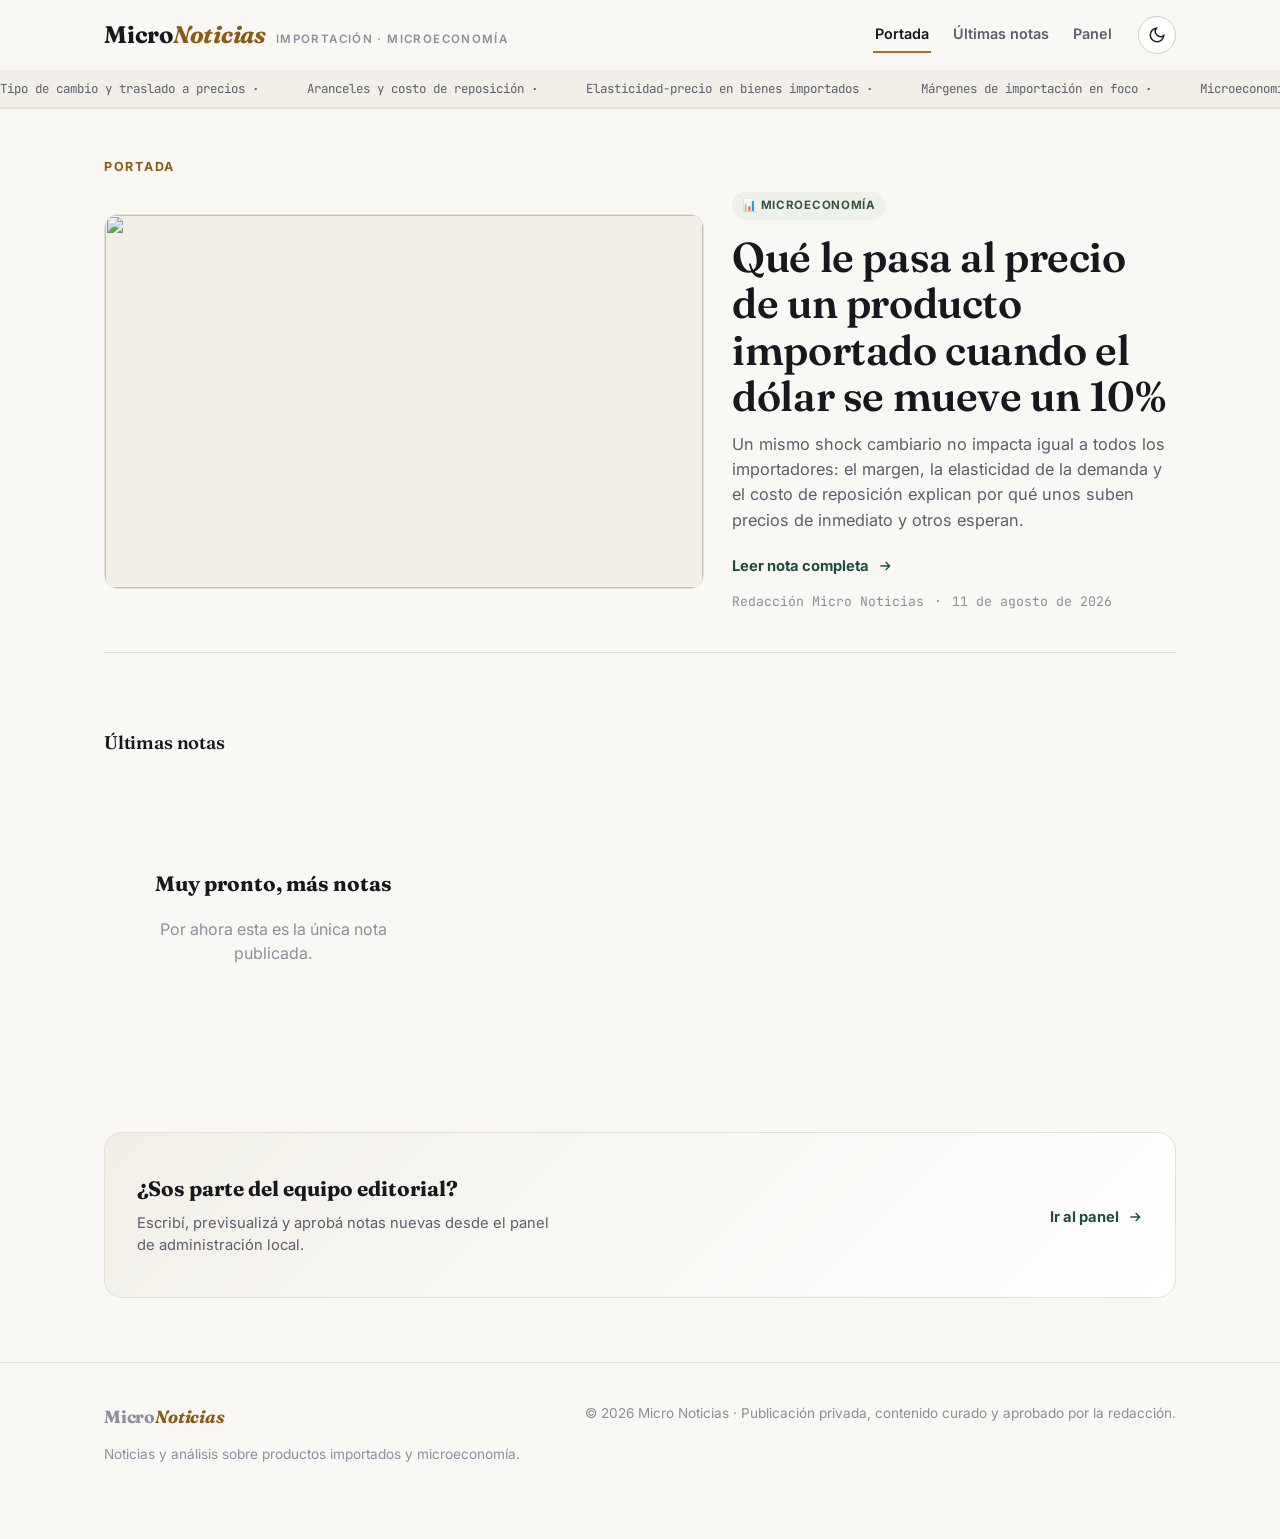
==== index.html @ a047a6bd "Sitio inicial de Micro Noticias: portal público + panel de administración local Portal estático (por" ====
<!doctype html>
<html lang="es">
<head>
<meta charset="UTF-8">
<meta name="viewport" content="width=device-width, initial-scale=1">
<title>Micro Noticias — Comercio exterior y microeconomía</title>
<meta name="description" content="Análisis y noticias sobre productos importados, tipo de cambio, aranceles y microeconomía aplicada.">
<link rel="icon" href="data:image/svg+xml,<svg xmlns=%22http://www.w3.org/2000/svg%22 viewBox=%220 0 100 100%22><text y=%22.9em%22 font-size=%2290%22>📈</text></svg>">
<script>
  (function () {
    try {
      var saved = localStorage.getItem('mn-theme');
      var theme = saved || (window.matchMedia('(prefers-color-scheme: dark)').matches ? 'dark' : 'light');
      document.documentElement.setAttribute('data-theme', theme);
    } catch (e) {}
  })();
</script>
<link rel="stylesheet" href="css/styles.css">
</head>
<body>
<a class="skip-link" href="#main">Saltar al contenido</a>

<header class="site-header">
  <div class="site-header__inner">
    <a class="brand" href="index.html">
      <span class="brand__mark">Micro<span>Noticias</span></span>
      <span class="brand__tag">Importación · Microeconomía</span>
    </a>
    <nav class="site-nav">
      <div class="site-nav__links">
        <a href="index.html" class="active">Portada</a>
        <a href="index.html#note-grid">Últimas notas</a>
        <a href="admin/index.html">Panel</a>
      </div>
      <button class="theme-toggle" type="button" aria-label="Cambiar tema">
        <svg class="icon-moon" viewBox="0 0 24 24" fill="none" stroke="currentColor" stroke-width="2"><path d="M21 12.79A9 9 0 1111.21 3 7 7 0 0021 12.79z"/></svg>
        <svg class="icon-sun" viewBox="0 0 24 24" fill="none" stroke="currentColor" stroke-width="2"><circle cx="12" cy="12" r="4"/><path d="M12 2v2M12 20v2M4.93 4.93l1.41 1.41M17.66 17.66l1.41 1.41M2 12h2M20 12h2M6.34 17.66l-1.41 1.41M19.07 4.93l-1.41 1.41"/></svg>
      </button>
    </nav>
  </div>
  <div class="ticker" aria-hidden="true">
    <div class="ticker__inner">
      <span>Tipo de cambio y traslado a precios <b>·</b></span>
      <span>Aranceles y costo de reposición <b>·</b></span>
      <span>Elasticidad-precio en bienes importados <b>·</b></span>
      <span>Márgenes de importación en foco <b>·</b></span>
      <span>Microeconomía del comercio exterior <b>·</b></span>
      <span>Tipo de cambio y traslado a precios <b>·</b></span>
      <span>Aranceles y costo de reposición <b>·</b></span>
      <span>Elasticidad-precio en bienes importados <b>·</b></span>
      <span>Márgenes de importación en foco <b>·</b></span>
      <span>Microeconomía del comercio exterior <b>·</b></span>
    </div>
  </div>
</header>

<main id="main">
  <div class="container">
    <section class="hero">
      <div class="hero__eyebrow">Portada</div>
      <div class="featured" id="featured">
        <div class="featured__media skeleton" style="aspect-ratio:16/10;"></div>
        <div>
          <div class="skeleton" style="height:14px;width:120px;margin-bottom:14px;"></div>
          <div class="skeleton" style="height:34px;width:90%;margin-bottom:10px;"></div>
          <div class="skeleton" style="height:34px;width:60%;margin-bottom:18px;"></div>
        </div>
      </div>
    </section>

    <div class="section-head">
      <h2 class="section-title">Últimas notas</h2>
      <div class="filter-row" id="filters"></div>
    </div>

    <section class="note-grid" id="note-grid" aria-live="polite">
      <div class="skeleton" style="height:320px;"></div>
      <div class="skeleton" style="height:320px;"></div>
      <div class="skeleton" style="height:320px;"></div>
    </section>

    <div class="cta-strip">
      <div>
        <h3>¿Sos parte del equipo editorial?</h3>
        <p>Escribí, previsualizá y aprobá notas nuevas desde el panel de administración local.</p>
      </div>
      <a class="btn" href="admin/index.html">Ir al panel
        <svg viewBox="0 0 24 24" fill="none" stroke="currentColor" stroke-width="2"><path d="M5 12h14M13 6l6 6-6 6"/></svg>
      </a>
    </div>
  </div>
</main>

<footer class="site-footer">
  <div class="container site-footer__inner">
    <div>
      <div class="brand__mark" style="font-size:1.1rem;">Micro<span>Noticias</span></div>
      <p>Noticias y análisis sobre productos importados y microeconomía.</p>
    </div>
    <div>© <span id="year"></span> Micro Noticias · Publicación privada, contenido curado y aprobado por la redacción.</div>
  </div>
</footer>

<script src="js/markdown.js"></script>
<script src="js/theme.js"></script>
<script src="js/site.js"></script>
</body>
</html>
---- css/styles.css ----
/* ============================================================
   Micro Noticias — Design System
   Editorial premium: economía de productos importados & microeconomía
   ============================================================ */

@import url('https://fonts.googleapis.com/css2?family=Fraunces:ital,opsz,wght@0,9..144,400;0,9..144,500;0,9..144,600;0,9..144,700;1,9..144,500&family=Inter:wght@400;500;600;700;800&family=JetBrains+Mono:wght@400;500&display=swap');

:root {
  --bg: #faf8f4;
  --bg-elevated: #ffffff;
  --bg-subtle: #f2efe8;
  --text: #16181d;
  --text-muted: #5a5f6b;
  --text-faint: #8a8f99;
  --border: #e4e0d6;
  --border-strong: #d3cdbd;
  --accent: #a5721f;
  --accent-strong: #8a5c14;
  --accent-soft: #f1e4c9;
  --link: #1f4d3d;
  --shadow: 220 15% 20%;
  --badge-bg: #eef1ea;
  --badge-text: #3c5240;
  --scrollbar: #d3cdbd;

  --font-display: 'Fraunces', Georgia, serif;
  --font-body: 'Inter', -apple-system, BlinkMacSystemFont, sans-serif;
  --font-mono: 'JetBrains Mono', ui-monospace, monospace;

  color-scheme: light;
}

:root[data-theme="dark"] {
  --bg: #0f1115;
  --bg-elevated: #171a20;
  --bg-subtle: #1b1e25;
  --text: #eef0f4;
  --text-muted: #a4a9b6;
  --text-faint: #6d7280;
  --border: #262a33;
  --border-strong: #343a46;
  --accent: #d7a44e;
  --accent-strong: #e6ba6b;
  --accent-soft: #2b2416;
  --link: #7fc9a8;
  --shadow: 0 0% 0%;
  --badge-bg: #1c2620;
  --badge-text: #8fbf9f;
  --scrollbar: #343a46;
  color-scheme: dark;
}

@media (prefers-color-scheme: dark) {
  :root:not([data-theme="light"]) {
    --bg: #0f1115;
    --bg-elevated: #171a20;
    --bg-subtle: #1b1e25;
    --text: #eef0f4;
    --text-muted: #a4a9b6;
    --text-faint: #6d7280;
    --border: #262a33;
    --border-strong: #343a46;
    --accent: #d7a44e;
    --accent-strong: #e6ba6b;
    --accent-soft: #2b2416;
    --link: #7fc9a8;
    --shadow: 0 0% 0%;
    --badge-bg: #1c2620;
    --badge-text: #8fbf9f;
    --scrollbar: #343a46;
    color-scheme: dark;
  }
}

* { box-sizing: border-box; }

html { scroll-behavior: smooth; }

body {
  margin: 0;
  background: var(--bg);
  color: var(--text);
  font-family: var(--font-body);
  font-size: 16px;
  line-height: 1.55;
  -webkit-font-smoothing: antialiased;
  transition: background-color .25s ease, color .25s ease;
}

img { max-width: 100%; display: block; }

a { color: inherit; text-decoration: none; }

.container {
  max-width: 1120px;
  margin: 0 auto;
  padding: 0 24px;
}

/* ---------- Header ---------- */

.site-header {
  position: sticky;
  top: 0;
  z-index: 50;
  background: color-mix(in srgb, var(--bg) 88%, transparent);
  backdrop-filter: blur(10px);
  border-bottom: 1px solid var(--border);
}

.site-header__inner {
  display: flex;
  align-items: center;
  justify-content: space-between;
  padding: 16px 24px;
  max-width: 1120px;
  margin: 0 auto;
  gap: 16px;
}

.brand {
  display: flex;
  align-items: baseline;
  gap: 10px;
}

.brand__mark {
  font-family: var(--font-display);
  font-weight: 700;
  font-size: 1.5rem;
  letter-spacing: -0.01em;
}

.brand__mark span { color: var(--accent-strong); font-style: italic; }

.brand__tag {
  font-size: .72rem;
  text-transform: uppercase;
  letter-spacing: .12em;
  color: var(--text-faint);
  font-weight: 600;
  display: none;
}

@media (min-width: 640px) {
  .brand__tag { display: inline; }
}

.site-nav {
  display: flex;
  align-items: center;
  gap: 24px;
}

.site-nav__links {
  display: none;
  gap: 20px;
  font-size: .9rem;
  font-weight: 600;
  color: var(--text-muted);
}

@media (min-width: 780px) {
  .site-nav__links { display: flex; }
}

.site-nav__links a { padding: 6px 2px; border-bottom: 2px solid transparent; transition: color .15s, border-color .15s; }
.site-nav__links a:hover, .site-nav__links a.active { color: var(--text); border-color: var(--accent); }

.theme-toggle {
  display: inline-flex;
  align-items: center;
  justify-content: center;
  width: 38px;
  height: 38px;
  border-radius: 999px;
  border: 1px solid var(--border-strong);
  background: var(--bg-elevated);
  cursor: pointer;
  color: var(--text);
  transition: border-color .15s, transform .15s;
}
.theme-toggle:hover { border-color: var(--accent); transform: translateY(-1px); }
.theme-toggle svg { width: 18px; height: 18px; }
.theme-toggle .icon-sun { display: none; }
:root[data-theme="dark"] .theme-toggle .icon-moon { display: none; }
:root[data-theme="dark"] .theme-toggle .icon-sun { display: block; }

/* ---------- Ticker ---------- */

.ticker {
  border-bottom: 1px solid var(--border);
  background: var(--bg-subtle);
  overflow: hidden;
  white-space: nowrap;
}
.ticker__inner {
  display: inline-flex;
  gap: 48px;
  padding: 9px 0;
  animation: ticker-scroll 38s linear infinite;
  font-family: var(--font-mono);
  font-size: .78rem;
  color: var(--text-muted);
}
.ticker__inner span b { color: var(--accent-strong); font-weight: 600; }
@keyframes ticker-scroll {
  from { transform: translateX(0); }
  to { transform: translateX(-50%); }
}
@media (prefers-reduced-motion: reduce) {
  .ticker__inner { animation: none; }
}

/* ---------- Hero / Featured ---------- */

.hero {
  padding: 48px 0 32px;
}

.hero__eyebrow {
  font-size: .78rem;
  text-transform: uppercase;
  letter-spacing: .14em;
  color: var(--accent-strong);
  font-weight: 700;
  margin-bottom: 14px;
}

.featured {
  display: grid;
  grid-template-columns: 1fr;
  gap: 28px;
  border-bottom: 1px solid var(--border);
  padding-bottom: 40px;
}

@media (min-width: 860px) {
  .featured { grid-template-columns: 1.15fr .85fr; align-items: center; }
}

.featured__media {
  aspect-ratio: 16/10;
  border-radius: 14px;
  overflow: hidden;
  background: var(--bg-subtle);
  border: 1px solid var(--border);
}
.featured__media img { width: 100%; height: 100%; object-fit: cover; }

.featured__title {
  font-family: var(--font-display);
  font-size: clamp(1.7rem, 3.4vw, 2.6rem);
  line-height: 1.12;
  font-weight: 600;
  letter-spacing: -0.01em;
  margin: 14px 0 12px;
}

.featured__excerpt {
  color: var(--text-muted);
  font-size: 1.02rem;
  margin: 0 0 18px;
}

.badge {
  display: inline-flex;
  align-items: center;
  gap: 6px;
  background: var(--badge-bg);
  color: var(--badge-text);
  font-size: .72rem;
  font-weight: 700;
  text-transform: uppercase;
  letter-spacing: .06em;
  padding: 5px 10px;
  border-radius: 999px;
}

.meta-line {
  display: flex;
  align-items: center;
  gap: 10px;
  color: var(--text-faint);
  font-size: .82rem;
  margin-top: 14px;
  font-family: var(--font-mono);
}

.meta-line .dot::before { content: "·"; }

.btn {
  display: inline-flex;
  align-items: center;
  gap: 8px;
  font-weight: 700;
  font-size: .92rem;
  color: var(--link);
  margin-top: 4px;
}
.btn svg { width: 16px; height: 16px; transition: transform .15s; }
.featured__title-link:hover .btn svg,
.btn:hover svg { transform: translateX(3px); }

/* ---------- Section headers ---------- */

.section-title {
  font-family: var(--font-display);
  font-size: 1.15rem;
  font-weight: 600;
  margin: 0;
  letter-spacing: -0.01em;
}

.section-head {
  display: flex;
  align-items: baseline;
  justify-content: space-between;
  margin: 44px 0 20px;
}

.filter-row {
  display: flex;
  gap: 8px;
  flex-wrap: wrap;
}

.filter-chip {
  font-size: .78rem;
  font-weight: 600;
  padding: 6px 13px;
  border-radius: 999px;
  border: 1px solid var(--border-strong);
  color: var(--text-muted);
  background: var(--bg-elevated);
  cursor: pointer;
  transition: all .15s;
}
.filter-chip:hover { border-color: var(--accent); color: var(--text); }
.filter-chip.active { background: var(--text); color: var(--bg); border-color: var(--text); }
:root[data-theme="dark"] .filter-chip.active { background: var(--accent-strong); border-color: var(--accent-strong); color: #1a1406; }

/* ---------- Note grid / cards ---------- */

.note-grid {
  display: grid;
  grid-template-columns: 1fr;
  gap: 28px;
  padding-bottom: 24px;
}

@media (min-width: 640px) {
  .note-grid { grid-template-columns: repeat(2, 1fr); }
}
@media (min-width: 960px) {
  .note-grid { grid-template-columns: repeat(3, 1fr); }
}

.note-card {
  display: flex;
  flex-direction: column;
  background: var(--bg-elevated);
  border: 1px solid var(--border);
  border-radius: 14px;
  overflow: hidden;
  transition: transform .18s ease, box-shadow .18s ease, border-color .18s ease;
}
.note-card:hover {
  transform: translateY(-3px);
  border-color: var(--border-strong);
  box-shadow: 0 14px 30px -18px hsl(var(--shadow) / 0.45);
}

.note-card__media {
  aspect-ratio: 16/10;
  background: var(--bg-subtle);
  overflow: hidden;
}
.note-card__media img { width: 100%; height: 100%; object-fit: cover; transition: transform .35s ease; }
.note-card:hover .note-card__media img { transform: scale(1.04); }

.note-card__body {
  padding: 18px 20px 20px;
  display: flex;
  flex-direction: column;
  gap: 10px;
  flex: 1;
}

.note-card__title {
  font-family: var(--font-display);
  font-size: 1.15rem;
  font-weight: 600;
  line-height: 1.28;
  letter-spacing: -0.005em;
}

.note-card__excerpt {
  color: var(--text-muted);
  font-size: .9rem;
  line-height: 1.5;
  flex: 1;
}

/* ---------- Newsletter / CTA strip ---------- */

.cta-strip {
  margin-top: 56px;
  padding: 40px 32px;
  border-radius: 18px;
  background: linear-gradient(135deg, var(--bg-subtle), var(--bg-elevated));
  border: 1px solid var(--border);
  display: flex;
  flex-wrap: wrap;
  gap: 20px;
  align-items: center;
  justify-content: space-between;
}
.cta-strip h3 { font-family: var(--font-display); font-size: 1.3rem; margin: 0 0 6px; }
.cta-strip p { margin: 0; color: var(--text-muted); font-size: .92rem; max-width: 46ch; }

/* ---------- Footer ---------- */

.site-footer {
  border-top: 1px solid var(--border);
  margin-top: 64px;
  padding: 40px 0 60px;
  color: var(--text-faint);
  font-size: .85rem;
}
.site-footer__inner {
  display: flex;
  flex-wrap: wrap;
  justify-content: space-between;
  gap: 20px;
}
.site-footer a:hover { color: var(--accent-strong); }

/* ---------- Note detail page ---------- */

.article {
  padding: 40px 0 60px;
  max-width: 760px;
  margin: 0 auto;
}

.article__eyebrow { display: flex; align-items: center; gap: 10px; margin-bottom: 18px; }

.article__title {
  font-family: var(--font-display);
  font-size: clamp(1.9rem, 4vw, 2.9rem);
  line-height: 1.1;
  font-weight: 600;
  letter-spacing: -0.015em;
  margin: 0 0 16px;
}

.article__excerpt {
  font-size: 1.15rem;
  color: var(--text-muted);
  font-family: var(--font-display);
  font-style: italic;
  line-height: 1.5;
  margin-bottom: 22px;
}

.article__media {
  border-radius: 14px;
  overflow: hidden;
  border: 1px solid var(--border);
  margin: 26px 0;
  background: var(--bg-subtle);
}

.article__body {
  font-size: 1.06rem;
  line-height: 1.8;
  color: var(--text);
}
.article__body h2 {
  font-family: var(--font-display);
  font-size: 1.5rem;
  margin: 2em 0 .6em;
  font-weight: 600;
}
.article__body h3 {
  font-family: var(--font-display);
  font-size: 1.22rem;
  margin: 1.8em 0 .5em;
  font-weight: 600;
}
.article__body p { margin: 0 0 1.2em; }
.article__body ul, .article__body ol { margin: 0 0 1.2em; padding-left: 1.4em; }
.article__body li { margin-bottom: .5em; }
.article__body blockquote {
  margin: 1.6em 0;
  padding: 4px 0 4px 20px;
  border-left: 3px solid var(--accent);
  color: var(--text-muted);
  font-style: italic;
  font-family: var(--font-display);
  font-size: 1.1rem;
}
.article__body strong { font-weight: 700; }
.article__body a { color: var(--link); text-decoration: underline; text-underline-offset: 3px; }
.article__body code {
  font-family: var(--font-mono);
  background: var(--bg-subtle);
  padding: .15em .4em;
  border-radius: 5px;
  font-size: .9em;
}

.article__divider { border: none; border-top: 1px solid var(--border); margin: 40px 0; }

/* ---------- Empty / error states ---------- */

.empty-state {
  text-align: center;
  padding: 70px 20px;
  color: var(--text-faint);
}
.empty-state h3 { font-family: var(--font-display); color: var(--text); font-size: 1.3rem; margin-bottom: 8px; }

.skeleton {
  background: linear-gradient(90deg, var(--bg-subtle) 25%, var(--border) 37%, var(--bg-subtle) 63%);
  background-size: 400% 100%;
  animation: skeleton-loading 1.4s ease infinite;
  border-radius: 8px;
}
@keyframes skeleton-loading {
  0% { background-position: 100% 50%; }
  100% { background-position: 0 50%; }
}

/* ---------- Misc ---------- */

::selection { background: var(--accent-soft); color: var(--text); }

::-webkit-scrollbar { width: 10px; height: 10px; }
::-webkit-scrollbar-track { background: transparent; }
::-webkit-scrollbar-thumb { background: var(--scrollbar); border-radius: 8px; }

.visually-hidden {
  position: absolute; width: 1px; height: 1px; padding: 0; margin: -1px;
  overflow: hidden; clip: rect(0,0,0,0); white-space: nowrap; border: 0;
}

.skip-link {
  position: absolute;
  left: -999px;
  top: 0;
  background: var(--accent);
  color: #1a1406;
  padding: 10px 16px;
  z-index: 100;
  border-radius: 0 0 8px 0;
  font-weight: 700;
  font-size: .85rem;
}
.skip-link:focus { left: 0; }
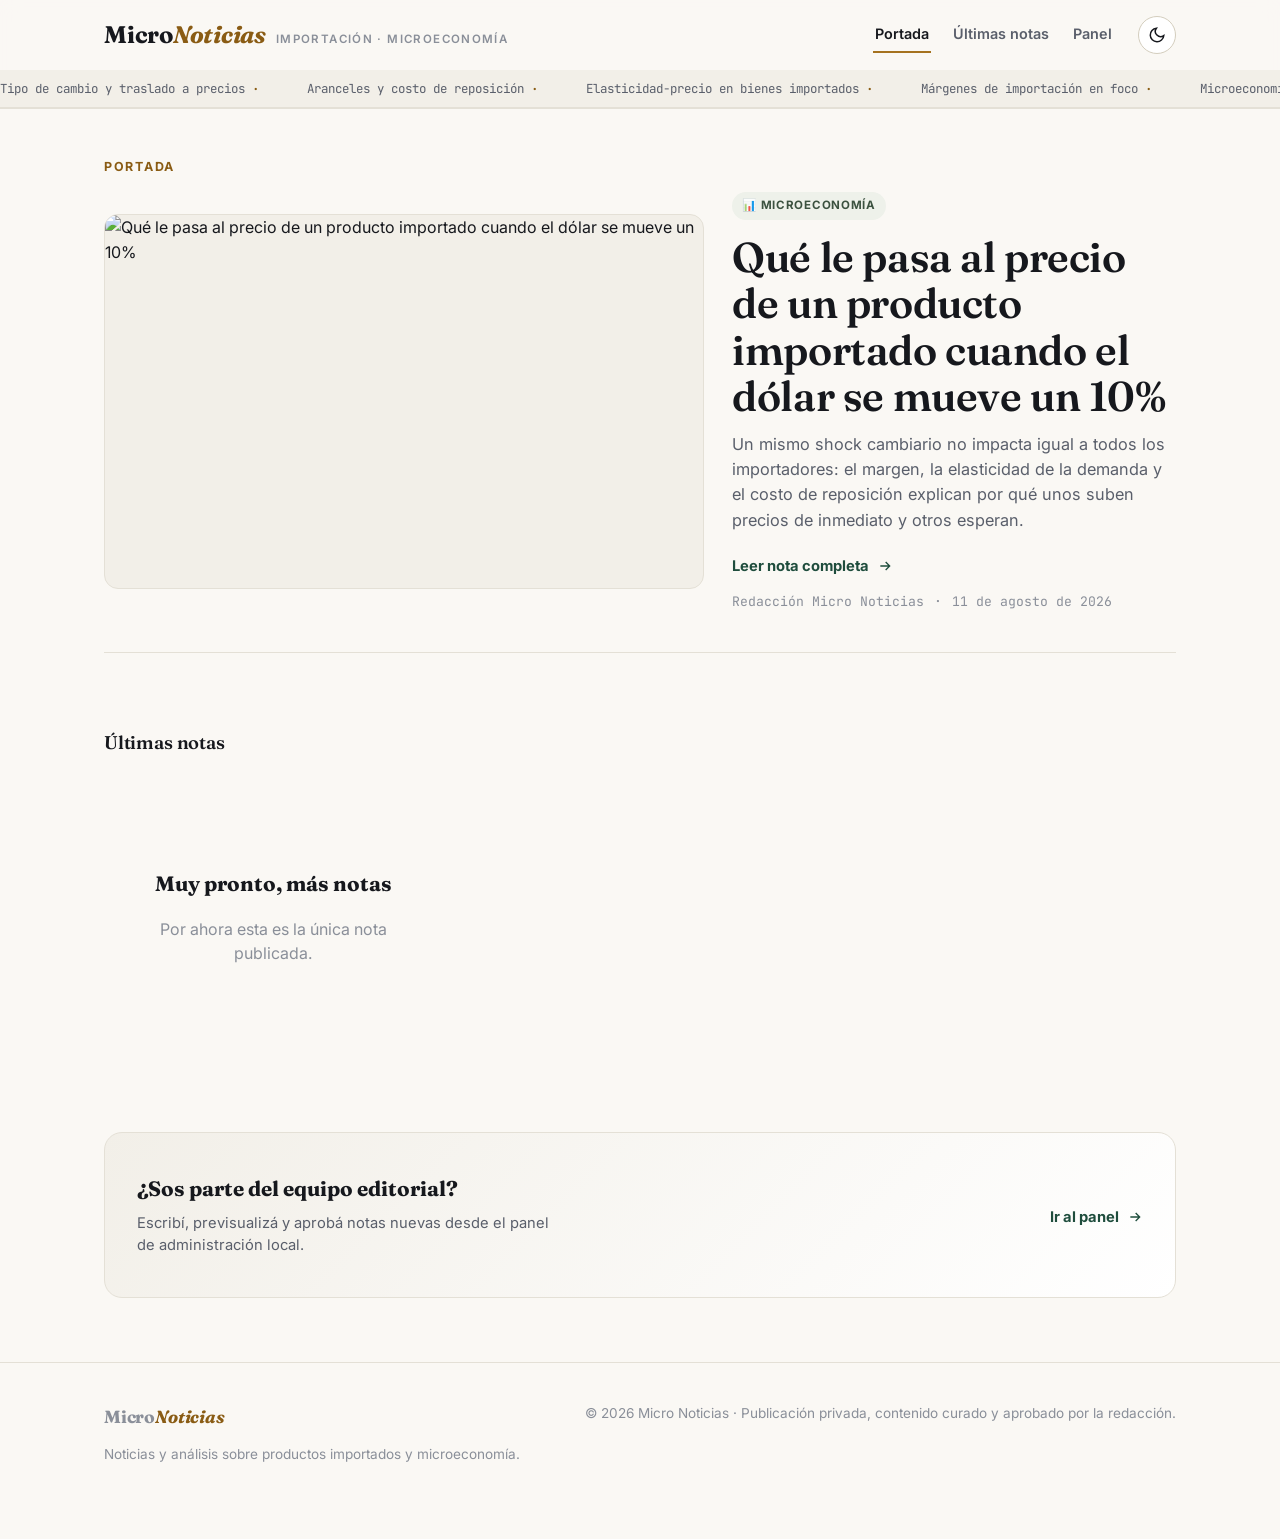
==== commit 6790801d: "Agregar SEO técnico: meta OG/Twitter, JSON-LD, sitemap.xml y robots.txt Portada y nota individual ah" ====
--- a/index.html
+++ b/index.html
@@ -5,7 +5,40 @@
 <meta name="viewport" content="width=device-width, initial-scale=1">
 <title>Micro Noticias — Comercio exterior y microeconomía</title>
 <meta name="description" content="Análisis y noticias sobre productos importados, tipo de cambio, aranceles y microeconomía aplicada.">
+<meta name="robots" content="index, follow">
+<link rel="canonical" href="https://diallop96.github.io/micro-noticias/">
 <link rel="icon" href="data:image/svg+xml,<svg xmlns=%22http://www.w3.org/2000/svg%22 viewBox=%220 0 100 100%22><text y=%22.9em%22 font-size=%2290%22>📈</text></svg>">
+
+<meta property="og:type" content="website">
+<meta property="og:site_name" content="Micro Noticias">
+<meta property="og:locale" content="es_AR">
+<meta property="og:title" content="Micro Noticias — Comercio exterior y microeconomía">
+<meta property="og:description" content="Análisis y noticias sobre productos importados, tipo de cambio, aranceles y microeconomía aplicada.">
+<meta property="og:url" content="https://diallop96.github.io/micro-noticias/">
+<meta property="og:image" content="https://images.unsplash.com/photo-1494412574643-ff11b0a5c1c3?auto=format&fit=crop&w=1600&q=80">
+<meta name="twitter:card" content="summary_large_image">
+<meta name="twitter:title" content="Micro Noticias — Comercio exterior y microeconomía">
+<meta name="twitter:description" content="Análisis y noticias sobre productos importados, tipo de cambio, aranceles y microeconomía aplicada.">
+<meta name="twitter:image" content="https://images.unsplash.com/photo-1494412574643-ff11b0a5c1c3?auto=format&fit=crop&w=1600&q=80">
+
+<link rel="preconnect" href="https://fonts.googleapis.com">
+<link rel="preconnect" href="https://fonts.gstatic.com" crossorigin>
+
+<script type="application/ld+json">
+{
+  "@context": "https://schema.org",
+  "@type": "WebSite",
+  "name": "Micro Noticias",
+  "url": "https://diallop96.github.io/micro-noticias/",
+  "description": "Análisis y noticias sobre productos importados, tipo de cambio, aranceles y microeconomía aplicada.",
+  "inLanguage": "es",
+  "publisher": {
+    "@type": "Organization",
+    "name": "Micro Noticias",
+    "url": "https://diallop96.github.io/micro-noticias/"
+  }
+}
+</script>
 <script>
   (function () {
     try {
@@ -56,6 +89,7 @@
 
 <main id="main">
   <div class="container">
+    <h1 class="visually-hidden">Micro Noticias — Noticias y análisis sobre productos importados y microeconomía</h1>
     <section class="hero">
       <div class="hero__eyebrow">Portada</div>
       <div class="featured" id="featured">
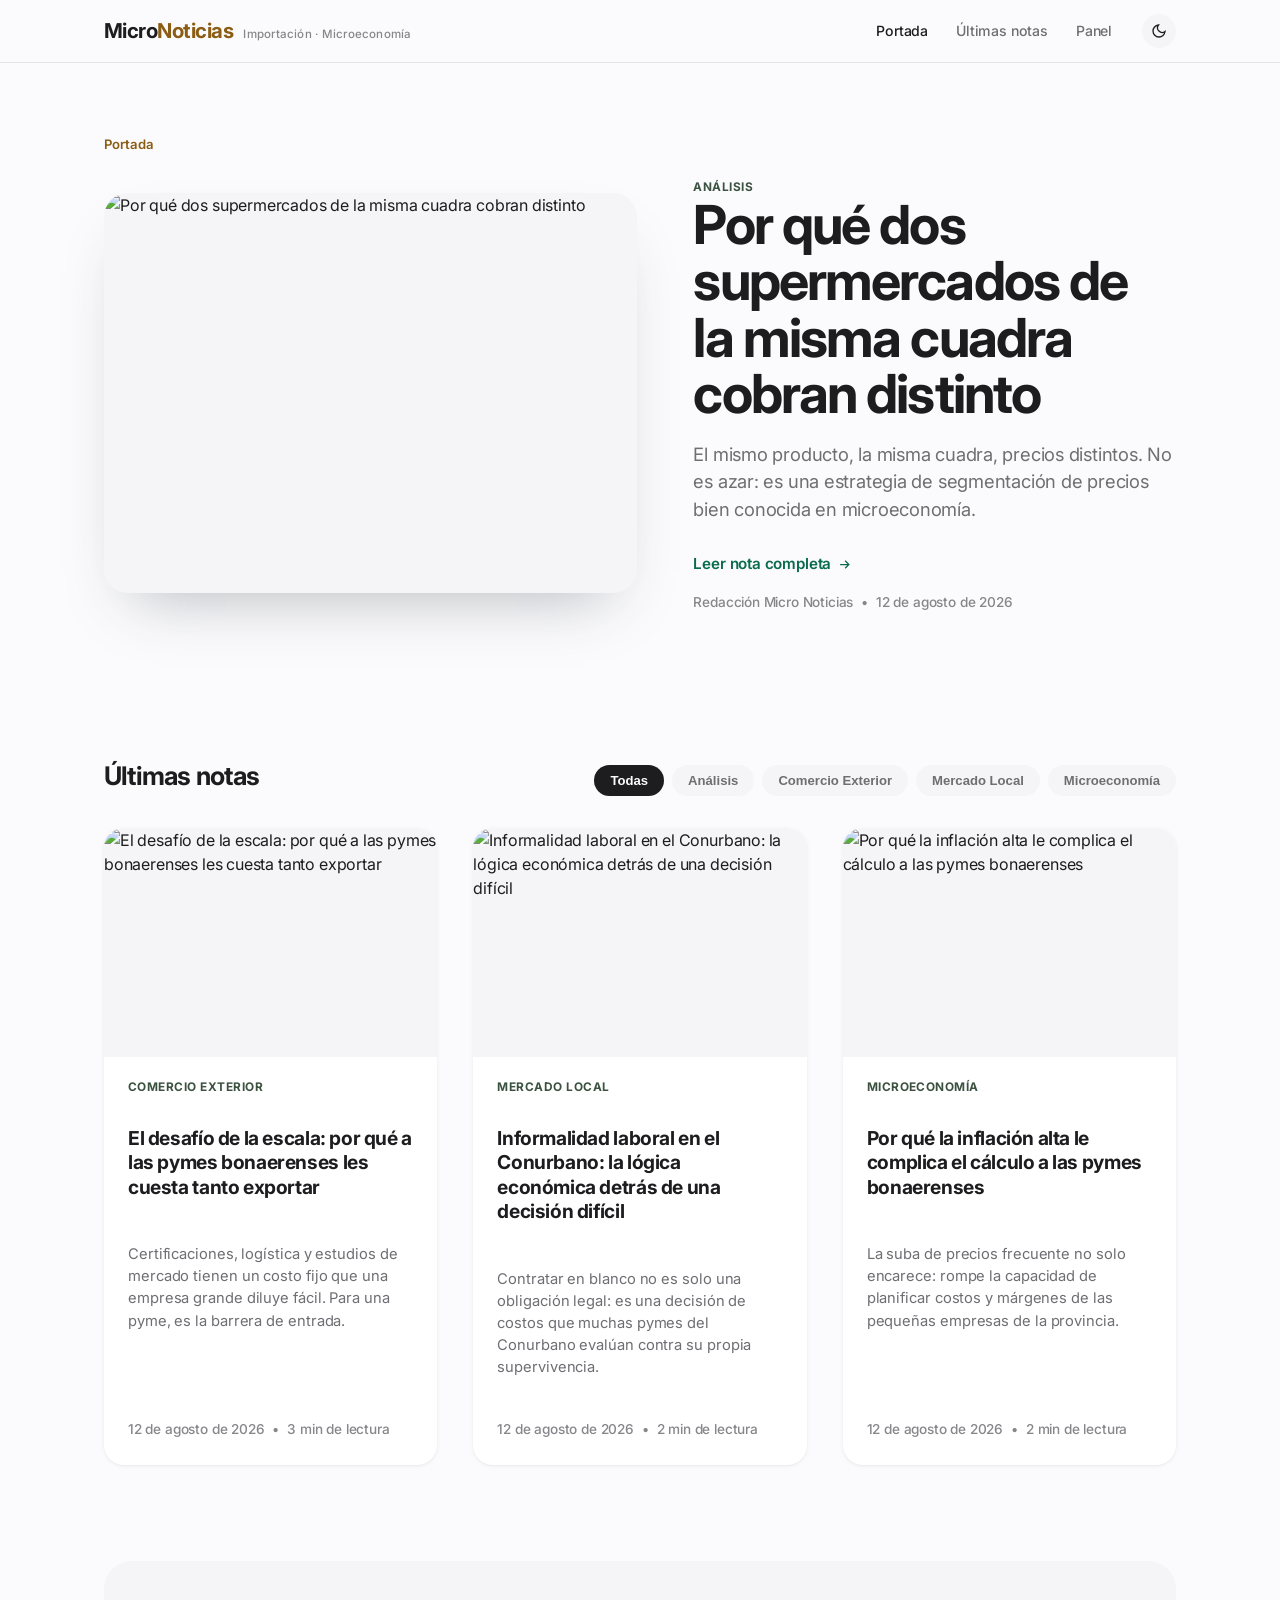
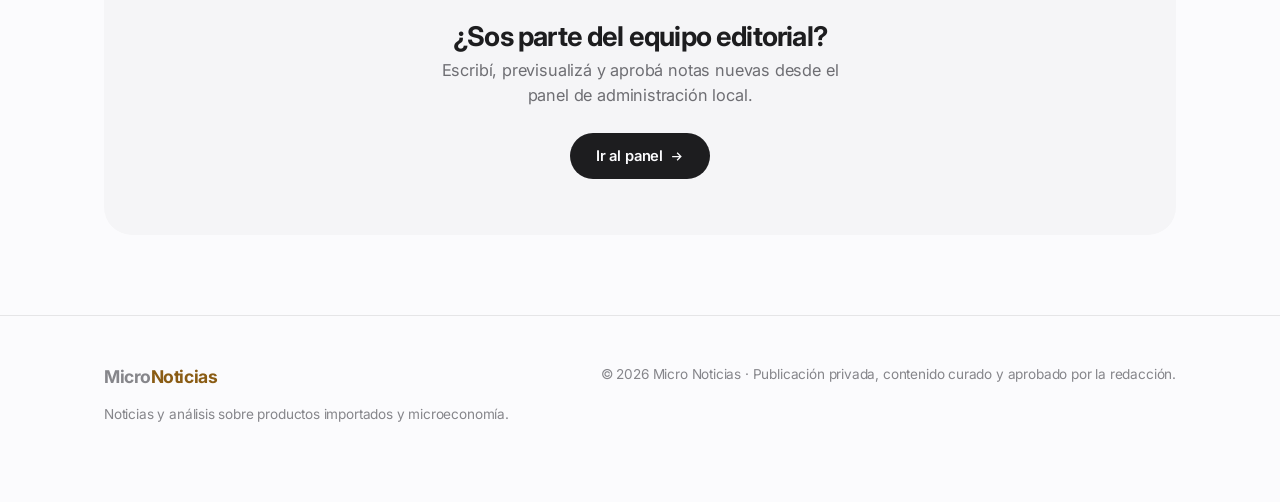
==== commit 544dd407: "Rediseño premium estilo Apple Tipografía sans-serif grande y ajustada (se abandona la serif editoria" ====
--- a/index.html
+++ b/index.html
@@ -71,20 +71,6 @@
       </button>
     </nav>
   </div>
-  <div class="ticker" aria-hidden="true">
-    <div class="ticker__inner">
-      <span>Tipo de cambio y traslado a precios <b>·</b></span>
-      <span>Aranceles y costo de reposición <b>·</b></span>
-      <span>Elasticidad-precio en bienes importados <b>·</b></span>
-      <span>Márgenes de importación en foco <b>·</b></span>
-      <span>Microeconomía del comercio exterior <b>·</b></span>
-      <span>Tipo de cambio y traslado a precios <b>·</b></span>
-      <span>Aranceles y costo de reposición <b>·</b></span>
-      <span>Elasticidad-precio en bienes importados <b>·</b></span>
-      <span>Márgenes de importación en foco <b>·</b></span>
-      <span>Microeconomía del comercio exterior <b>·</b></span>
-    </div>
-  </div>
 </header>
 
 <main id="main">
@@ -113,7 +99,7 @@
       <div class="skeleton" style="height:320px;"></div>
     </section>
 
-    <div class="cta-strip">
+    <div class="cta-strip reveal">
       <div>
         <h3>¿Sos parte del equipo editorial?</h3>
         <p>Escribí, previsualizá y aprobá notas nuevas desde el panel de administración local.</p>
--- a/css/styles.css
+++ b/css/styles.css
@@ -1,73 +1,74 @@
 /* ============================================================
    Micro Noticias — Design System
-   Editorial premium: economía de productos importados & microeconomía
+   Premium, minimal, estilo Apple: mucho blanco, tipografía grande
+   y ajustada, vidrio esmerilado, movimiento sutil.
    ============================================================ */
 
-@import url('https://fonts.googleapis.com/css2?family=Fraunces:ital,opsz,wght@0,9..144,400;0,9..144,500;0,9..144,600;0,9..144,700;1,9..144,500&family=Inter:wght@400;500;600;700;800&family=JetBrains+Mono:wght@400;500&display=swap');
+@import url('https://fonts.googleapis.com/css2?family=Inter:wght@400;500;600;700;800&family=JetBrains+Mono:wght@400;500&display=swap');
 
 :root {
-  --bg: #faf8f4;
+  --bg: #fbfbfd;
   --bg-elevated: #ffffff;
-  --bg-subtle: #f2efe8;
-  --text: #16181d;
-  --text-muted: #5a5f6b;
-  --text-faint: #8a8f99;
-  --border: #e4e0d6;
-  --border-strong: #d3cdbd;
+  --bg-subtle: #f5f5f7;
+  --text: #1d1d1f;
+  --text-muted: #6e6e73;
+  --text-faint: #86868b;
+  --border: #e5e5e7;
+  --border-strong: #d2d2d7;
   --accent: #a5721f;
   --accent-strong: #8a5c14;
-  --accent-soft: #f1e4c9;
-  --link: #1f4d3d;
+  --accent-soft: #f4e9d4;
+  --link: #0a6c4a;
   --shadow: 220 15% 20%;
-  --badge-bg: #eef1ea;
+  --badge-bg: transparent;
   --badge-text: #3c5240;
-  --scrollbar: #d3cdbd;
-
-  --font-display: 'Fraunces', Georgia, serif;
-  --font-body: 'Inter', -apple-system, BlinkMacSystemFont, sans-serif;
+  --scrollbar: #d2d2d7;
+
+  --font-display: -apple-system, BlinkMacSystemFont, 'Inter', 'Segoe UI', Roboto, sans-serif;
+  --font-body: -apple-system, BlinkMacSystemFont, 'Inter', 'Segoe UI', Roboto, sans-serif;
   --font-mono: 'JetBrains Mono', ui-monospace, monospace;
 
   color-scheme: light;
 }
 
 :root[data-theme="dark"] {
-  --bg: #0f1115;
-  --bg-elevated: #171a20;
-  --bg-subtle: #1b1e25;
-  --text: #eef0f4;
-  --text-muted: #a4a9b6;
-  --text-faint: #6d7280;
-  --border: #262a33;
-  --border-strong: #343a46;
-  --accent: #d7a44e;
-  --accent-strong: #e6ba6b;
+  --bg: #000000;
+  --bg-elevated: #1d1d1f;
+  --bg-subtle: #161617;
+  --text: #f5f5f7;
+  --text-muted: #a1a1a6;
+  --text-faint: #6e6e73;
+  --border: #2a2a2c;
+  --border-strong: #3a3a3c;
+  --accent: #e0ac57;
+  --accent-strong: #edc07a;
   --accent-soft: #2b2416;
-  --link: #7fc9a8;
+  --link: #6fd6ab;
   --shadow: 0 0% 0%;
-  --badge-bg: #1c2620;
+  --badge-bg: transparent;
   --badge-text: #8fbf9f;
-  --scrollbar: #343a46;
+  --scrollbar: #3a3a3c;
   color-scheme: dark;
 }
 
 @media (prefers-color-scheme: dark) {
   :root:not([data-theme="light"]) {
-    --bg: #0f1115;
-    --bg-elevated: #171a20;
-    --bg-subtle: #1b1e25;
-    --text: #eef0f4;
-    --text-muted: #a4a9b6;
-    --text-faint: #6d7280;
-    --border: #262a33;
-    --border-strong: #343a46;
-    --accent: #d7a44e;
-    --accent-strong: #e6ba6b;
+    --bg: #000000;
+    --bg-elevated: #1d1d1f;
+    --bg-subtle: #161617;
+    --text: #f5f5f7;
+    --text-muted: #a1a1a6;
+    --text-faint: #6e6e73;
+    --border: #2a2a2c;
+    --border-strong: #3a3a3c;
+    --accent: #e0ac57;
+    --accent-strong: #edc07a;
     --accent-soft: #2b2416;
-    --link: #7fc9a8;
+    --link: #6fd6ab;
     --shadow: 0 0% 0%;
-    --badge-bg: #1c2620;
+    --badge-bg: transparent;
     --badge-text: #8fbf9f;
-    --scrollbar: #343a46;
+    --scrollbar: #3a3a3c;
     color-scheme: dark;
   }
 }
@@ -82,9 +83,10 @@
   color: var(--text);
   font-family: var(--font-body);
   font-size: 16px;
-  line-height: 1.55;
+  line-height: 1.5;
+  letter-spacing: -0.011em;
   -webkit-font-smoothing: antialiased;
-  transition: background-color .25s ease, color .25s ease;
+  transition: background-color .3s ease, color .3s ease;
 }
 
 img { max-width: 100%; display: block; }
@@ -103,8 +105,9 @@
   position: sticky;
   top: 0;
   z-index: 50;
-  background: color-mix(in srgb, var(--bg) 88%, transparent);
-  backdrop-filter: blur(10px);
+  background: color-mix(in srgb, var(--bg) 70%, transparent);
+  backdrop-filter: blur(20px) saturate(180%);
+  -webkit-backdrop-filter: blur(20px) saturate(180%);
   border-bottom: 1px solid var(--border);
 }
 
@@ -112,7 +115,7 @@
   display: flex;
   align-items: center;
   justify-content: space-between;
-  padding: 16px 24px;
+  padding: 14px 24px;
   max-width: 1120px;
   margin: 0 auto;
   gap: 16px;
@@ -127,18 +130,17 @@
 .brand__mark {
   font-family: var(--font-display);
   font-weight: 700;
-  font-size: 1.5rem;
-  letter-spacing: -0.01em;
-}
-
-.brand__mark span { color: var(--accent-strong); font-style: italic; }
+  font-size: 1.28rem;
+  letter-spacing: -0.025em;
+}
+
+.brand__mark span { color: var(--accent-strong); font-weight: 700; }
 
 .brand__tag {
   font-size: .72rem;
-  text-transform: uppercase;
-  letter-spacing: .12em;
+  letter-spacing: .02em;
   color: var(--text-faint);
-  font-weight: 600;
+  font-weight: 500;
   display: none;
 }
 
@@ -149,14 +151,14 @@
 .site-nav {
   display: flex;
   align-items: center;
-  gap: 24px;
+  gap: 28px;
 }
 
 .site-nav__links {
   display: none;
-  gap: 20px;
-  font-size: .9rem;
-  font-weight: 600;
+  gap: 24px;
+  font-size: .88rem;
+  font-weight: 500;
   color: var(--text-muted);
 }
 
@@ -164,103 +166,76 @@
   .site-nav__links { display: flex; }
 }
 
-.site-nav__links a { padding: 6px 2px; border-bottom: 2px solid transparent; transition: color .15s, border-color .15s; }
-.site-nav__links a:hover, .site-nav__links a.active { color: var(--text); border-color: var(--accent); }
+.site-nav__links a { padding: 6px 2px; transition: color .2s ease; }
+.site-nav__links a:hover, .site-nav__links a.active { color: var(--text); }
 
 .theme-toggle {
   display: inline-flex;
   align-items: center;
   justify-content: center;
-  width: 38px;
-  height: 38px;
+  width: 34px;
+  height: 34px;
   border-radius: 999px;
-  border: 1px solid var(--border-strong);
-  background: var(--bg-elevated);
+  border: none;
+  background: var(--bg-subtle);
   cursor: pointer;
   color: var(--text);
-  transition: border-color .15s, transform .15s;
-}
-.theme-toggle:hover { border-color: var(--accent); transform: translateY(-1px); }
-.theme-toggle svg { width: 18px; height: 18px; }
+  transition: background .2s ease, transform .2s ease;
+}
+.theme-toggle:hover { transform: scale(1.06); }
+.theme-toggle svg { width: 16px; height: 16px; }
 .theme-toggle .icon-sun { display: none; }
 :root[data-theme="dark"] .theme-toggle .icon-moon { display: none; }
 :root[data-theme="dark"] .theme-toggle .icon-sun { display: block; }
 
-/* ---------- Ticker ---------- */
-
-.ticker {
-  border-bottom: 1px solid var(--border);
-  background: var(--bg-subtle);
-  overflow: hidden;
-  white-space: nowrap;
-}
-.ticker__inner {
-  display: inline-flex;
-  gap: 48px;
-  padding: 9px 0;
-  animation: ticker-scroll 38s linear infinite;
-  font-family: var(--font-mono);
-  font-size: .78rem;
-  color: var(--text-muted);
-}
-.ticker__inner span b { color: var(--accent-strong); font-weight: 600; }
-@keyframes ticker-scroll {
-  from { transform: translateX(0); }
-  to { transform: translateX(-50%); }
-}
-@media (prefers-reduced-motion: reduce) {
-  .ticker__inner { animation: none; }
-}
-
 /* ---------- Hero / Featured ---------- */
 
 .hero {
-  padding: 48px 0 32px;
+  padding: 72px 0 56px;
 }
 
 .hero__eyebrow {
-  font-size: .78rem;
-  text-transform: uppercase;
-  letter-spacing: .14em;
+  font-size: .82rem;
+  font-weight: 600;
   color: var(--accent-strong);
-  font-weight: 700;
-  margin-bottom: 14px;
+  margin-bottom: 18px;
+  letter-spacing: -0.005em;
 }
 
 .featured {
   display: grid;
   grid-template-columns: 1fr;
-  gap: 28px;
-  border-bottom: 1px solid var(--border);
-  padding-bottom: 40px;
-}
-
-@media (min-width: 860px) {
-  .featured { grid-template-columns: 1.15fr .85fr; align-items: center; }
+  gap: 40px;
+}
+
+@media (min-width: 900px) {
+  .featured { grid-template-columns: 1.05fr .95fr; align-items: center; gap: 56px; }
 }
 
 .featured__media {
-  aspect-ratio: 16/10;
-  border-radius: 14px;
+  aspect-ratio: 4/3;
+  border-radius: 24px;
   overflow: hidden;
   background: var(--bg-subtle);
-  border: 1px solid var(--border);
+  box-shadow: 0 30px 60px -30px hsl(var(--shadow) / 0.35);
 }
 .featured__media img { width: 100%; height: 100%; object-fit: cover; }
 
 .featured__title {
   font-family: var(--font-display);
-  font-size: clamp(1.7rem, 3.4vw, 2.6rem);
-  line-height: 1.12;
-  font-weight: 600;
-  letter-spacing: -0.01em;
-  margin: 14px 0 12px;
+  font-size: clamp(2.1rem, 4.2vw, 3.4rem);
+  line-height: 1.05;
+  font-weight: 700;
+  letter-spacing: -0.035em;
+  margin: 0 0 18px;
 }
 
 .featured__excerpt {
   color: var(--text-muted);
-  font-size: 1.02rem;
-  margin: 0 0 18px;
+  font-size: 1.15rem;
+  line-height: 1.5;
+  margin: 0 0 26px;
+  letter-spacing: -0.012em;
 }
 
 .badge {
@@ -269,54 +244,55 @@
   gap: 6px;
   background: var(--badge-bg);
   color: var(--badge-text);
-  font-size: .72rem;
+  font-size: .74rem;
   font-weight: 700;
   text-transform: uppercase;
-  letter-spacing: .06em;
-  padding: 5px 10px;
-  border-radius: 999px;
+  letter-spacing: .04em;
+  padding: 0;
 }
 
 .meta-line {
   display: flex;
   align-items: center;
-  gap: 10px;
+  gap: 8px;
   color: var(--text-faint);
-  font-size: .82rem;
-  margin-top: 14px;
-  font-family: var(--font-mono);
-}
-
-.meta-line .dot::before { content: "·"; }
+  font-size: .85rem;
+  margin-top: 16px;
+  font-weight: 500;
+}
+
+.meta-line .dot::before { content: "\2022"; }
 
 .btn {
   display: inline-flex;
   align-items: center;
-  gap: 8px;
-  font-weight: 700;
-  font-size: .92rem;
+  gap: 6px;
+  font-weight: 600;
+  font-size: .95rem;
   color: var(--link);
   margin-top: 4px;
 }
-.btn svg { width: 16px; height: 16px; transition: transform .15s; }
+.btn svg { width: 15px; height: 15px; transition: transform .2s ease; }
 .featured__title-link:hover .btn svg,
-.btn:hover svg { transform: translateX(3px); }
+.btn:hover svg { transform: translateX(4px); }
 
 /* ---------- Section headers ---------- */
 
 .section-title {
   font-family: var(--font-display);
-  font-size: 1.15rem;
-  font-weight: 600;
+  font-size: 1.6rem;
+  font-weight: 700;
   margin: 0;
-  letter-spacing: -0.01em;
+  letter-spacing: -0.03em;
 }
 
 .section-head {
   display: flex;
   align-items: baseline;
   justify-content: space-between;
-  margin: 44px 0 20px;
+  flex-wrap: wrap;
+  gap: 16px;
+  margin: 88px 0 32px;
 }
 
 .filter-row {
@@ -326,26 +302,26 @@
 }
 
 .filter-chip {
-  font-size: .78rem;
+  font-size: .82rem;
   font-weight: 600;
-  padding: 6px 13px;
+  padding: 8px 16px;
   border-radius: 999px;
-  border: 1px solid var(--border-strong);
+  border: none;
   color: var(--text-muted);
-  background: var(--bg-elevated);
+  background: var(--bg-subtle);
   cursor: pointer;
-  transition: all .15s;
-}
-.filter-chip:hover { border-color: var(--accent); color: var(--text); }
-.filter-chip.active { background: var(--text); color: var(--bg); border-color: var(--text); }
-:root[data-theme="dark"] .filter-chip.active { background: var(--accent-strong); border-color: var(--accent-strong); color: #1a1406; }
+  transition: all .2s ease;
+}
+.filter-chip:hover { color: var(--text); }
+.filter-chip.active { background: var(--text); color: var(--bg); }
+:root[data-theme="dark"] .filter-chip.active { background: var(--accent-strong); color: #1a1406; }
 
 /* ---------- Note grid / cards ---------- */
 
 .note-grid {
   display: grid;
   grid-template-columns: 1fr;
-  gap: 28px;
+  gap: 36px;
   padding-bottom: 24px;
 }
 
@@ -360,27 +336,28 @@
   display: flex;
   flex-direction: column;
   background: var(--bg-elevated);
-  border: 1px solid var(--border);
-  border-radius: 14px;
+  border: none;
+  border-radius: 20px;
   overflow: hidden;
-  transition: transform .18s ease, box-shadow .18s ease, border-color .18s ease;
-}
+  box-shadow: 0 1px 2px hsl(var(--shadow) / 0.06), 0 1px 6px hsl(var(--shadow) / 0.04);
+  transition: transform .35s cubic-bezier(.2,.8,.2,1), box-shadow .35s cubic-bezier(.2,.8,.2,1);
+}
+:root[data-theme="dark"] .note-card { box-shadow: none; border: 1px solid var(--border); }
 .note-card:hover {
-  transform: translateY(-3px);
-  border-color: var(--border-strong);
-  box-shadow: 0 14px 30px -18px hsl(var(--shadow) / 0.45);
+  transform: translateY(-6px);
+  box-shadow: 0 24px 48px -20px hsl(var(--shadow) / 0.28);
 }
 
 .note-card__media {
-  aspect-ratio: 16/10;
+  aspect-ratio: 16/11;
   background: var(--bg-subtle);
   overflow: hidden;
 }
-.note-card__media img { width: 100%; height: 100%; object-fit: cover; transition: transform .35s ease; }
-.note-card:hover .note-card__media img { transform: scale(1.04); }
+.note-card__media img { width: 100%; height: 100%; object-fit: cover; transition: transform .6s cubic-bezier(.2,.8,.2,1); }
+.note-card:hover .note-card__media img { transform: scale(1.06); }
 
 .note-card__body {
-  padding: 18px 20px 20px;
+  padding: 22px 24px 26px;
   display: flex;
   flex-direction: column;
   gap: 10px;
@@ -389,42 +366,52 @@
 
 .note-card__title {
   font-family: var(--font-display);
-  font-size: 1.15rem;
-  font-weight: 600;
+  font-size: 1.2rem;
+  font-weight: 700;
   line-height: 1.28;
-  letter-spacing: -0.005em;
+  letter-spacing: -0.02em;
 }
 
 .note-card__excerpt {
   color: var(--text-muted);
-  font-size: .9rem;
+  font-size: .92rem;
   line-height: 1.5;
+  letter-spacing: -0.006em;
   flex: 1;
 }
 
 /* ---------- Newsletter / CTA strip ---------- */
 
 .cta-strip {
-  margin-top: 56px;
-  padding: 40px 32px;
-  border-radius: 18px;
-  background: linear-gradient(135deg, var(--bg-subtle), var(--bg-elevated));
-  border: 1px solid var(--border);
-  display: flex;
-  flex-wrap: wrap;
-  gap: 20px;
-  align-items: center;
-  justify-content: space-between;
-}
-.cta-strip h3 { font-family: var(--font-display); font-size: 1.3rem; margin: 0 0 6px; }
-.cta-strip p { margin: 0; color: var(--text-muted); font-size: .92rem; max-width: 46ch; }
+  margin-top: 72px;
+  padding: 56px 48px;
+  border-radius: 28px;
+  background: var(--bg-subtle);
+  text-align: center;
+  display: flex;
+  flex-direction: column;
+  align-items: center;
+  gap: 18px;
+}
+.cta-strip h3 { font-family: var(--font-display); font-size: 1.7rem; font-weight: 700; letter-spacing: -0.03em; margin: 0; }
+.cta-strip p { margin: 0; color: var(--text-muted); font-size: 1.02rem; max-width: 42ch; }
+.cta-strip .btn {
+  margin-top: 8px;
+  background: var(--text);
+  color: var(--bg);
+  padding: 12px 26px;
+  border-radius: 999px;
+  font-size: .92rem;
+}
+:root[data-theme="dark"] .cta-strip .btn { background: var(--accent-strong); color: #1a1406; }
+.cta-strip .btn svg { stroke: currentColor; }
 
 /* ---------- Footer ---------- */
 
 .site-footer {
   border-top: 1px solid var(--border);
-  margin-top: 64px;
-  padding: 40px 0 60px;
+  margin-top: 80px;
+  padding: 48px 0 64px;
   color: var(--text-faint);
   font-size: .85rem;
 }
@@ -439,67 +426,73 @@
 /* ---------- Note detail page ---------- */
 
 .article {
-  padding: 40px 0 60px;
-  max-width: 760px;
+  padding: 56px 0 72px;
+  max-width: 720px;
   margin: 0 auto;
 }
 
-.article__eyebrow { display: flex; align-items: center; gap: 10px; margin-bottom: 18px; }
+.article__eyebrow { display: flex; align-items: center; gap: 10px; margin-bottom: 22px; }
 
 .article__title {
   font-family: var(--font-display);
-  font-size: clamp(1.9rem, 4vw, 2.9rem);
-  line-height: 1.1;
-  font-weight: 600;
+  font-size: clamp(2.1rem, 4.6vw, 3.2rem);
+  line-height: 1.06;
+  font-weight: 700;
+  letter-spacing: -0.035em;
+  margin: 0 0 20px;
+}
+
+.article__excerpt {
+  font-size: 1.25rem;
+  color: var(--text-muted);
+  font-family: var(--font-display);
+  font-weight: 400;
+  line-height: 1.45;
+  letter-spacing: -0.012em;
+  margin-bottom: 24px;
+}
+
+.article__media {
+  border-radius: 20px;
+  overflow: hidden;
+  margin: 30px 0;
+  background: var(--bg-subtle);
+  box-shadow: 0 30px 60px -30px hsl(var(--shadow) / 0.3);
+}
+
+.article__body {
+  font-size: 1.13rem;
+  line-height: 1.7;
+  letter-spacing: -0.011em;
+  color: var(--text);
+}
+.article__body h2 {
+  font-family: var(--font-display);
+  font-size: 1.6rem;
+  margin: 2em 0 .6em;
+  font-weight: 700;
+  letter-spacing: -0.02em;
+}
+.article__body h3 {
+  font-family: var(--font-display);
+  font-size: 1.28rem;
+  margin: 1.8em 0 .5em;
+  font-weight: 700;
   letter-spacing: -0.015em;
-  margin: 0 0 16px;
-}
-
-.article__excerpt {
-  font-size: 1.15rem;
-  color: var(--text-muted);
-  font-family: var(--font-display);
-  font-style: italic;
-  line-height: 1.5;
-  margin-bottom: 22px;
-}
-
-.article__media {
-  border-radius: 14px;
-  overflow: hidden;
-  border: 1px solid var(--border);
-  margin: 26px 0;
-  background: var(--bg-subtle);
-}
-
-.article__body {
-  font-size: 1.06rem;
-  line-height: 1.8;
-  color: var(--text);
-}
-.article__body h2 {
-  font-family: var(--font-display);
-  font-size: 1.5rem;
-  margin: 2em 0 .6em;
-  font-weight: 600;
-}
-.article__body h3 {
-  font-family: var(--font-display);
-  font-size: 1.22rem;
-  margin: 1.8em 0 .5em;
-  font-weight: 600;
 }
 .article__body p { margin: 0 0 1.2em; }
 .article__body ul, .article__body ol { margin: 0 0 1.2em; padding-left: 1.4em; }
 .article__body li { margin-bottom: .5em; }
 .article__body blockquote {
-  margin: 1.6em 0;
-  padding: 4px 0 4px 20px;
+  margin: 1.8em 0;
+  padding: 4px 0 4px 22px;
   border-left: 3px solid var(--accent);
   color: var(--text-muted);
-  font-style: italic;
-  font-family: var(--font-display);
-  font-size: 1.1rem;
+  font-style: normal;
+  font-family: var(--font-display);
+  font-weight: 500;
+  font-size: 1.15rem;
+  letter-spacing: -0.015em;
 }
 .article__body strong { font-weight: 700; }
 .article__body a { color: var(--link); text-decoration: underline; text-underline-offset: 3px; }
@@ -511,22 +504,99 @@
   font-size: .9em;
 }
 
-.article__divider { border: none; border-top: 1px solid var(--border); margin: 40px 0; }
+.article__divider { border: none; border-top: 1px solid var(--border); margin: 48px 0; }
+
+/* ---------- Compartir ---------- */
+
+.share-bar {
+  display: flex;
+  align-items: center;
+  gap: 10px;
+  flex-wrap: wrap;
+}
+
+.share-bar--top {
+  margin: 22px 0 6px;
+  padding-top: 22px;
+  border-top: 1px solid var(--border);
+}
+
+.share-bar__label {
+  font-size: .78rem;
+  font-weight: 600;
+  color: var(--text-faint);
+}
+
+.share-btn {
+  display: inline-flex;
+  align-items: center;
+  justify-content: center;
+  width: 36px;
+  height: 36px;
+  border-radius: 999px;
+  border: none;
+  background: var(--bg-subtle);
+  color: var(--text-muted);
+  transition: color .2s ease, transform .2s ease, background .2s ease;
+  flex-shrink: 0;
+  cursor: pointer;
+}
+.share-btn svg { width: 17px; height: 17px; }
+.share-btn:hover { transform: translateY(-2px); color: var(--bg-elevated); }
+.share-btn.whatsapp:hover { background: #25d366; }
+.share-btn.facebook:hover { background: #1877f2; }
+.share-btn.x:hover { background: #000; }
+:root[data-theme="dark"] .share-btn.x:hover { background: #fff; color: #000; }
+.share-btn.linkedin:hover { background: #0a66c2; }
+.share-btn.copy-link:hover { background: var(--accent); color: #1a1406; }
+.share-btn.copy-link.copied { background: #34c759; color: #fff; }
+
+.share-card {
+  margin-top: 56px;
+  padding: 36px 40px;
+  border-radius: 24px;
+  background: var(--bg-subtle);
+  display: flex;
+  flex-wrap: wrap;
+  align-items: center;
+  justify-content: space-between;
+  gap: 20px;
+}
+.share-card__title { font-family: var(--font-display); font-size: 1.15rem; font-weight: 700; letter-spacing: -0.02em; margin: 0 0 3px; }
+.share-card__subtitle { font-size: .88rem; color: var(--text-muted); margin: 0; }
+.share-card .share-bar { gap: 12px; }
+.share-card .share-btn { width: 44px; height: 44px; background: var(--bg-elevated); }
+.share-card .share-btn svg { width: 19px; height: 19px; }
+
+/* ---------- Reveal on scroll ---------- */
+
+.reveal {
+  opacity: 0;
+  transform: translateY(28px);
+  transition: opacity .7s cubic-bezier(.2,.8,.2,1), transform .7s cubic-bezier(.2,.8,.2,1);
+}
+.reveal.is-visible {
+  opacity: 1;
+  transform: translateY(0);
+}
+@media (prefers-reduced-motion: reduce) {
+  .reveal { opacity: 1; transform: none; transition: none; }
+}
 
 /* ---------- Empty / error states ---------- */
 
 .empty-state {
   text-align: center;
-  padding: 70px 20px;
+  padding: 90px 20px;
   color: var(--text-faint);
 }
-.empty-state h3 { font-family: var(--font-display); color: var(--text); font-size: 1.3rem; margin-bottom: 8px; }
+.empty-state h3 { font-family: var(--font-display); color: var(--text); font-weight: 700; letter-spacing: -0.02em; font-size: 1.35rem; margin-bottom: 8px; }
 
 .skeleton {
   background: linear-gradient(90deg, var(--bg-subtle) 25%, var(--border) 37%, var(--bg-subtle) 63%);
   background-size: 400% 100%;
   animation: skeleton-loading 1.4s ease infinite;
-  border-radius: 8px;
+  border-radius: 12px;
 }
 @keyframes skeleton-loading {
   0% { background-position: 100% 50%; }
